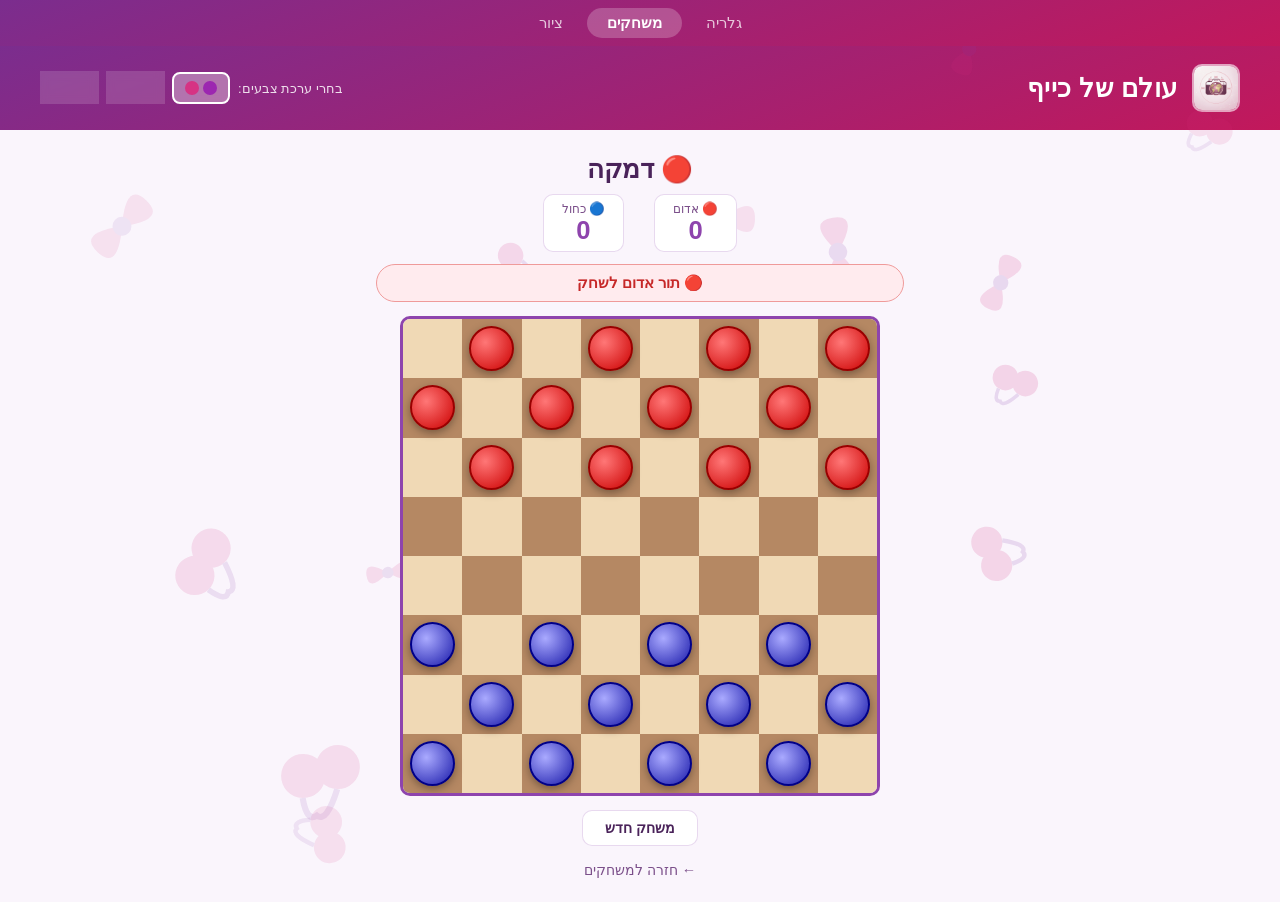
==== checkers.html @ dcedf18a "V3" ====
<!DOCTYPE html>
<html lang="he" dir="rtl">
<head>
    <meta charset="UTF-8">
    <meta name="viewport" content="width=device-width, initial-scale=1.0">
    <title>דמקה - עולם של כייף</title>
    <link rel="icon" href="logos/logo.png" type="image/png">
    <link rel="stylesheet" href="style.css">
    <style>
        .game-wrap { max-width: 560px; margin: 0 auto; padding: 24px 16px; position: relative; z-index: 1; }
        .game-h { font-size: 1.6rem; font-weight: 700; color: var(--text-primary); text-align: center; margin-bottom: 10px; }
        .status-bar {
            text-align: center; padding: 9px 20px; border-radius: 20px;
            font-size: 0.95rem; font-weight: 600; margin-bottom: 14px;
            background: var(--bg-secondary); color: var(--text-primary);
            border: 1.5px solid var(--border-color);
        }
        .status-bar.turn-r { background: #ffebee; color: #c62828; border-color: #ef9a9a; }
        .status-bar.turn-b { background: #e3f2fd; color: #1565c0; border-color: #90caf9; }
        .status-bar.win { background: #e8f5e9; color: #2e7d32; border-color: #a5d6a7; font-size: 1.1rem; }
        .board-wrap {
            display: inline-block; border: 3px solid var(--accent-1);
            border-radius: 10px; overflow: hidden; display: block;
            max-width: 480px; margin: 0 auto;
        }
        .board {
            display: grid; grid-template-columns: repeat(8, 1fr);
            aspect-ratio: 1; width: 100%;
        }
        .cell {
            aspect-ratio: 1; display: flex; align-items: center;
            justify-content: center; cursor: default; position: relative;
        }
        .cell.dark { background: #b58863; }
        .cell.light { background: #f0d9b5; }
        .cell.selected { background: #7fc97f !important; }
        .cell.valid-move { background: #90ee90 !important; cursor: pointer; }
        .cell.valid-move::after {
            content: ''; position: absolute;
            width: 35%; height: 35%; border-radius: 50%;
            background: rgba(0,130,0,0.45);
        }
        .cell.valid-move.has-enemy { background: rgba(0,200,80,0.25) !important; }
        .cell.valid-move.has-enemy::after { display: none; }
        .piece {
            width: 76%; height: 76%; border-radius: 50%;
            display: flex; align-items: center; justify-content: center;
            font-size: 1.3rem; box-shadow: 0 3px 8px rgba(0,0,0,0.35);
            transition: transform 0.15s; cursor: pointer; position: relative; z-index: 1;
        }
        .piece-R { background: radial-gradient(circle at 35% 35%, #ff7777, #cc0000); border: 2px solid #990000; }
        .piece-B { background: radial-gradient(circle at 35% 35%, #aaaaff, #1a1aaa); border: 2px solid #000088; }
        .piece.king::after { content: '♛'; color: gold; font-size: 0.9em; position: absolute; }
        .piece:hover { transform: scale(1.1); }
        .controls {
            display: flex; justify-content: center; gap: 12px;
            margin-top: 14px; flex-wrap: wrap;
        }
        .ctrl-btn {
            padding: 9px 22px; border-radius: 10px; border: 1.5px solid var(--border-color);
            background: var(--bg-card); color: var(--text-primary); font-size: 0.9rem;
            font-weight: 600; cursor: pointer; font-family: inherit; transition: all 0.2s;
        }
        .ctrl-btn:hover { background: var(--btn-active); color: white; border-color: var(--btn-active); }
        .back-lnk {
            display: block; text-align: center; margin-top: 16px;
            color: var(--text-secondary); text-decoration: none; font-size: 0.9rem;
        }
        .back-lnk:hover { color: var(--accent-1); }
        .score-row {
            display: flex; justify-content: center; gap: 30px;
            margin-bottom: 12px;
        }
        .score-box {
            text-align: center; background: var(--bg-card);
            border: 1.5px solid var(--border-color); border-radius: 10px;
            padding: 6px 18px;
        }
        .score-box .sn { font-size: 0.78rem; color: var(--text-secondary); }
        .score-box .sv { font-size: 1.6rem; font-weight: 700; color: var(--accent-1); }
    </style>
</head>
<body class="theme-purple-pink">
    <div class="bg-decorations" id="bgDecorations"></div>
    <nav class="site-nav">
        <a href="index.html" class="nav-link">גלריה</a>
        <a href="games.html" class="nav-link active">משחקים</a>
        <a href="drawing.html" class="nav-link">ציור</a>
    </nav>
    <header class="site-header">
        <div class="header-content">
            <img src="logos/logo.png" alt="עולם של כייף" class="logo">
            <h1 class="site-title">עולם של כייף</h1>
        </div>
        <div class="theme-switcher">
            <span class="theme-label">בחרי ערכת צבעים:</span>
            <button class="theme-btn theme-btn-purple" data-theme="theme-purple-pink" title="סגול וורוד"><span class="color-dot purple"></span><span class="color-dot pink"></span></button>
            <button class="theme-btn theme-btn-bw" data-theme="theme-black-white" title="שחור ולבן"><span class="color-dot black"></span><span class="color-dot white"></span></button>
            <button class="theme-btn theme-btn-yellow" data-theme="theme-yellow-green" title="צהוב וירוק"><span class="color-dot yellow"></span><span class="color-dot green"></span></button>
        </div>
    </header>

    <div class="game-wrap">
        <h2 class="game-h">🔴 דמקה</h2>
        <div class="score-row">
            <div class="score-box"><div class="sn">🔴 אדום</div><div class="sv" id="scoreR">0</div></div>
            <div class="score-box"><div class="sn">🔵 כחול</div><div class="sv" id="scoreB">0</div></div>
        </div>
        <div class="status-bar turn-r" id="statusBar">תור אדום לשחק</div>
        <div class="board-wrap"><div class="board" id="board"></div></div>
        <div class="controls">
            <button class="ctrl-btn" onclick="initGame()">משחק חדש</button>
        </div>
        <a href="games.html" class="back-lnk">← חזרה למשחקים</a>
    </div>

    <script>
        // Theme & decorations
        (function(){
            const t=localStorage.getItem('selectedTheme')||'theme-purple-pink';
            document.body.className=t;
            document.querySelectorAll('.theme-btn').forEach(b=>{
                b.classList.toggle('active',b.dataset.theme===t);
                b.addEventListener('click',()=>{document.body.className=b.dataset.theme;localStorage.setItem('selectedTheme',b.dataset.theme);document.querySelectorAll('.theme-btn').forEach(x=>x.classList.toggle('active',x.dataset.theme===b.dataset.theme));});
            });
            const c=document.getElementById('bgDecorations');c.innerHTML='';
            for(let i=0;i<16;i++){const e=document.createElement('div');e.className='bg-deco '+(i%2===0?'bg-cherry':'bg-bow');e.style.cssText='left:'+(Math.random()*100)+'%;top:'+(Math.random()*100)+'%;width:'+(55+Math.random()*45)+'px;height:'+(55+Math.random()*45)+'px;opacity:'+(0.09+Math.random()*0.08)+';transform:rotate('+(Math.random()*360)+'deg)';e.innerHTML=i%2===0?'<svg viewBox="0 0 40 40"><circle cx="14" cy="28" r="9"/><circle cx="28" cy="24" r="9"/><path d="M14,19 Q18,5 22,8 Q26,5 28,15" stroke-width="2.5"/></svg>':'<svg viewBox="0 0 40 30"><path class="bow-wing" d="M20,15 Q5,3 5,15 Q5,27 20,15"/><path class="bow-wing" d="M20,15 Q35,3 35,15 Q35,27 20,15"/><circle class="bow-center" cx="20" cy="15" r="4"/></svg>';c.appendChild(e);}
        })();

        // ===== CHECKERS GAME =====
        let board, turn, selected, phase, jumpingAt, gameOver, scores;

        function initGame() {
            board = Array(8).fill(null).map(() => Array(8).fill(null));
            // R = Red (player 1, starts top), B = Blue (player 2, starts bottom)
            // Dark squares: (r+c) % 2 === 0
            for (let r = 0; r < 3; r++)
                for (let c = 0; c < 8; c++)
                    if ((r+c)%2===0) board[r][c] = {color:'R', king:false};
            for (let r = 5; r < 8; r++)
                for (let c = 0; c < 8; c++)
                    if ((r+c)%2===0) board[r][c] = {color:'B', king:false};
            turn = 'R'; selected = null; phase = 'select'; jumpingAt = null; gameOver = false;
            if (!scores) scores = {R:0, B:0};
            render();
            updateStatus();
        }

        function getJumps(r, c, bd) {
            const p = bd[r][c]; if (!p) return [];
            const opp = p.color === 'R' ? 'B' : 'R';
            const dirs = p.king ? [[-1,-1],[-1,1],[1,-1],[1,1]]
                       : (p.color === 'R' ? [[1,-1],[1,1]] : [[-1,-1],[-1,1]]);
            const jumps = [];
            for (const [dr,dc] of dirs) {
                const mr=r+dr, mc=c+dc, lr=r+2*dr, lc=c+2*dc;
                if (lr>=0&&lr<8&&lc>=0&&lc<8&&bd[mr][mc]?.color===opp&&!bd[lr][lc])
                    jumps.push({to:[lr,lc], cap:[mr,mc]});
            }
            return jumps;
        }

        function getMoves(r, c) {
            const p = board[r][c]; if (!p) return [];
            const dirs = p.king ? [[-1,-1],[-1,1],[1,-1],[1,1]]
                       : (p.color === 'R' ? [[1,-1],[1,1]] : [[-1,-1],[-1,1]]);
            const moves = [];
            for (const [dr,dc] of dirs) {
                const nr=r+dr, nc=c+dc;
                if (nr>=0&&nr<8&&nc>=0&&nc<8&&!board[nr][nc]) moves.push([nr,nc]);
            }
            return moves;
        }

        function hasAnyJump(color, bd) {
            bd = bd || board;
            for (let r=0;r<8;r++) for (let c=0;c<8;c++)
                if (bd[r][c]?.color===color && getJumps(r,c,bd).length>0) return true;
            return false;
        }

        function getValidHighlights() {
            if (!selected) return [];
            const {r,c} = selected;
            if (phase === 'jumping') {
                return getJumps(r,c,board).map(j=>({pos:j.to, isJump:true}));
            }
            if (hasAnyJump(turn, board)) {
                return getJumps(r,c,board).map(j=>({pos:j.to, isJump:true}));
            }
            return getMoves(r,c).map(pos=>({pos, isJump:false}));
        }

        function handleClick(r, c) {
            if (gameOver) return;
            const p = board[r][c];

            if (phase === 'jumping') {
                const jumps = getJumps(jumpingAt.r, jumpingAt.c, board);
                const j = jumps.find(j=>j.to[0]===r&&j.to[1]===c);
                if (j) { doJump(jumpingAt.r, jumpingAt.c, j); return; }
                return; // must continue jumping
            }

            if (selected) {
                const {r: sr, c: sc} = selected;
                // Try jump
                const jumps = getJumps(sr, sc, board);
                const j = jumps.find(j=>j.to[0]===r&&j.to[1]===c);
                if (j && hasAnyJump(turn, board)) { doJump(sr, sc, j); return; }

                // Try move
                if (!hasAnyJump(turn, board)) {
                    const moves = getMoves(sr, sc);
                    if (moves.some(m=>m[0]===r&&m[1]===c)) { doMove(sr,sc,r,c); return; }
                }

                // Select another piece
                if (p?.color === turn) { selected = {r,c}; render(); return; }
                selected = null; render(); return;
            }

            if (p?.color === turn) { selected = {r,c}; render(); }
        }

        function doJump(fr, fc, jump) {
            const [tr,tc] = jump.to, [cr,cc] = jump.cap;
            board[tr][tc] = board[fr][fc];
            board[fr][fc] = null; board[cr][cc] = null;
            promote(tr, tc);
            selected = {r:tr, c:tc};
            const more = getJumps(tr, tc, board);
            if (more.length > 0) {
                phase = 'jumping'; jumpingAt = {r:tr, c:tc};
            } else {
                endTurn();
            }
            render();
        }

        function doMove(fr, fc, tr, tc) {
            board[tr][tc] = board[fr][fc];
            board[fr][fc] = null;
            promote(tr, tc);
            selected = null; endTurn(); render();
        }

        function promote(r, c) {
            const p = board[r][c];
            if (!p) return;
            if (p.color==='R' && r===7) p.king = true;
            if (p.color==='B' && r===0) p.king = true;
        }

        function endTurn() {
            phase = 'select'; jumpingAt = null; selected = null;
            turn = turn === 'R' ? 'B' : 'R';
            checkWin();
            updateStatus();
        }

        function checkWin() {
            let rCount=0, bCount=0;
            for (let r=0;r<8;r++) for (let c=0;c<8;c++) {
                if (board[r][c]?.color==='R') rCount++;
                if (board[r][c]?.color==='B') bCount++;
            }
            if (rCount===0||bCount===0) {
                gameOver = true;
                const winner = rCount===0 ? 'B' : 'R';
                scores[winner]++;
                document.getElementById('scoreR').textContent = scores.R;
                document.getElementById('scoreB').textContent = scores.B;
                const sb = document.getElementById('statusBar');
                sb.textContent = winner==='R' ? '🔴 אדום ניצח! מזל טוב! 🎉' : '🔵 כחול ניצח! מזל טוב! 🎉';
                sb.className = 'status-bar win';
                return;
            }
            // Check if current player can move
            let canMove = false;
            for (let r=0;r<8;r++) for (let c=0;c<8;c++) {
                if (board[r][c]?.color===turn) {
                    if (getJumps(r,c,board).length>0||getMoves(r,c).length>0) { canMove=true; break; }
                }
            }
            if (!canMove) {
                gameOver = true;
                const winner = turn==='R' ? 'B' : 'R';
                scores[winner]++;
                document.getElementById('scoreR').textContent = scores.R;
                document.getElementById('scoreB').textContent = scores.B;
                const sb = document.getElementById('statusBar');
                sb.textContent = winner==='R' ? '🔴 אדום ניצח! 🎉' : '🔵 כחול ניצח! 🎉';
                sb.className = 'status-bar win';
            }
        }

        function updateStatus() {
            if (gameOver) return;
            const sb = document.getElementById('statusBar');
            const mustJump = hasAnyJump(turn, board);
            if (turn === 'R') {
                sb.textContent = mustJump ? '🔴 תור אדום — חייבת לאכול!' : '🔴 תור אדום לשחק';
                sb.className = 'status-bar turn-r';
            } else {
                sb.textContent = mustJump ? '🔵 תור כחול — חייבת לאכול!' : '🔵 תור כחול לשחק';
                sb.className = 'status-bar turn-b';
            }
        }

        function render() {
            const highlights = getValidHighlights();
            const validSet = new Set(highlights.map(h=>`${h.pos[0]},${h.pos[1]}`));
            const boardEl = document.getElementById('board');
            boardEl.innerHTML = '';
            for (let r=0;r<8;r++) for (let c=0;c<8;c++) {
                const cell = document.createElement('div');
                const isDark = (r+c)%2===0;
                cell.className = 'cell ' + (isDark ? 'dark' : 'light');
                const key = `${r},${c}`;
                if (selected && selected.r===r && selected.c===c) cell.classList.add('selected');
                if (validSet.has(key)) {
                    cell.classList.add('valid-move');
                    if (board[r][c]) cell.classList.add('has-enemy');
                }
                const p = board[r][c];
                if (p && isDark) {
                    const pEl = document.createElement('div');
                    pEl.className = `piece piece-${p.color}${p.king ? ' king' : ''}`;
                    cell.appendChild(pEl);
                }
                if (isDark) cell.addEventListener('click', ()=>handleClick(r,c));
                boardEl.appendChild(cell);
            }
        }

        initGame();
    </script>
</body>
</html>
---- style.css ----
/* ===== Reset & Base ===== */
* {
    margin: 0;
    padding: 0;
    box-sizing: border-box;
}

body {
    font-family: 'Segoe UI', Tahoma, Arial, sans-serif;
    direction: rtl;
    min-height: 100vh;
    transition: background-color 0.5s ease, color 0.5s ease;
}

/* ===== Theme: Purple & Pink ===== */
.theme-purple-pink {
    --bg-primary: #faf5fc;
    --bg-secondary: #f0e4f5;
    --bg-card: #ffffff;
    --text-primary: #4a235a;
    --text-secondary: #7b4f8a;
    --accent-1: #8e44ad;
    --accent-2: #d63384;
    --btn-bg: transparent;
    --btn-active: #8e44ad;
    --btn-text: #6c3483;
    --header-bg: linear-gradient(160deg, #7b2d8e 0%, #c2185b 100%);
    --nav-bg: rgba(250, 245, 252, 0.8);
    --overlay-bg: rgba(142, 68, 173, 0.7);
    --modal-bg: #ffffff;
    --footer-bg: linear-gradient(160deg, #7b2d8e 0%, #c2185b 100%);
    --shadow-color: rgba(142, 68, 173, 0.12);
    --border-color: rgba(142, 68, 173, 0.2);
}

/* ===== Theme: Black & White ===== */
.theme-black-white {
    --bg-primary: #fafafa;
    --bg-secondary: #eeeeee;
    --bg-card: #ffffff;
    --text-primary: #1a1a1a;
    --text-secondary: #666666;
    --accent-1: #1a1a1a;
    --accent-2: #444444;
    --btn-bg: transparent;
    --btn-active: #1a1a1a;
    --btn-text: #1a1a1a;
    --header-bg: linear-gradient(160deg, #1a1a1a 0%, #444444 100%);
    --nav-bg: rgba(250, 250, 250, 0.8);
    --overlay-bg: rgba(0, 0, 0, 0.6);
    --modal-bg: #ffffff;
    --footer-bg: linear-gradient(160deg, #1a1a1a 0%, #444444 100%);
    --shadow-color: rgba(0, 0, 0, 0.08);
    --border-color: rgba(0, 0, 0, 0.12);
}

/* ===== Theme: Yellow & Green ===== */
.theme-yellow-green {
    --bg-primary: #fbfdf5;
    --bg-secondary: #eef5dd;
    --bg-card: #ffffff;
    --text-primary: #2e4a1e;
    --text-secondary: #5a7a3a;
    --accent-1: #558b2f;
    --accent-2: #e8a817;
    --btn-bg: transparent;
    --btn-active: #558b2f;
    --btn-text: #33691e;
    --header-bg: linear-gradient(160deg, #33691e 0%, #9e9d24 100%);
    --nav-bg: rgba(251, 253, 245, 0.8);
    --overlay-bg: rgba(85, 139, 47, 0.7);
    --modal-bg: #ffffff;
    --footer-bg: linear-gradient(160deg, #33691e 0%, #9e9d24 100%);
    --shadow-color: rgba(85, 139, 47, 0.1);
    --border-color: rgba(85, 139, 47, 0.18);
}

body {
    background-color: var(--bg-primary);
    color: var(--text-primary);
}

/* ===== Background Decorations ===== */
.bg-decorations {
    position: fixed;
    top: 0;
    left: 0;
    width: 100%;
    height: 100%;
    pointer-events: none;
    z-index: 0;
    overflow: hidden;
}

.bg-deco {
    position: absolute;
    pointer-events: none;
    transition: opacity 0.5s ease;
}

.bg-cherry circle {
    fill: var(--accent-2);
}

.bg-cherry path {
    stroke: var(--accent-1);
    fill: none;
}

.bg-bow .bow-wing {
    fill: var(--accent-2);
}

.bg-bow .bow-center {
    fill: var(--accent-1);
}

/* ===== Site Navigation ===== */
.site-nav {
    display: flex;
    justify-content: center;
    gap: 4px;
    padding: 8px 20px;
    background: var(--header-bg);
    position: relative;
    z-index: 10;
}

.nav-link {
    color: rgba(255, 255, 255, 0.75);
    text-decoration: none;
    padding: 6px 20px;
    border-radius: 20px;
    font-size: 0.95rem;
    font-weight: 500;
    transition: all 0.25s ease;
}

.nav-link:hover {
    color: white;
    background: rgba(255, 255, 255, 0.15);
}

.nav-link.active {
    color: white;
    background: rgba(255, 255, 255, 0.22);
    font-weight: 600;
}

/* ===== Header ===== */
.site-header {
    background: var(--header-bg);
    padding: 18px 40px;
    display: flex;
    justify-content: space-between;
    align-items: center;
    flex-wrap: wrap;
    gap: 15px;
}

.header-content {
    display: flex;
    align-items: center;
    gap: 14px;
}

.logo {
    width: 48px;
    height: 48px;
    border-radius: 10px;
    border: 2px solid rgba(255, 255, 255, 0.6);
    object-fit: cover;
}

.site-title {
    font-size: 1.6rem;
    color: white;
    font-weight: 600;
    letter-spacing: 0.5px;
}

/* ===== Theme Switcher ===== */
.theme-switcher {
    display: flex;
    align-items: center;
    gap: 8px;
}

.theme-label {
    color: rgba(255, 255, 255, 0.85);
    font-size: 0.8rem;
    font-weight: 500;
}

.theme-btn {
    display: flex;
    gap: 4px;
    padding: 7px 11px;
    border: 2px solid rgba(255, 255, 255, 0.4);
    border-radius: 8px;
    cursor: pointer;
    background: rgba(255, 255, 255, 0.15);
    transition: all 0.25s ease;
    backdrop-filter: blur(4px);
}

.theme-btn:hover {
    background: rgba(255, 255, 255, 0.3);
    border-color: rgba(255, 255, 255, 0.7);
}

.theme-btn.active {
    background: rgba(255, 255, 255, 0.35);
    border-color: white;
}

.color-dot {
    width: 14px;
    height: 14px;
    border-radius: 50%;
}

.color-dot.purple { background: #9c27b0; }
.color-dot.pink { background: #d63384; }
.color-dot.black { background: #1a1a1a; }
.color-dot.white { background: #ffffff; border: 1px solid rgba(255,255,255,0.5); }
.color-dot.yellow { background: #e8a817; }
.color-dot.green { background: #558b2f; }

/* ===== Search Bar ===== */
.search-bar {
    display: flex;
    align-items: center;
    justify-content: center;
    padding: 16px 20px 0;
    background: var(--nav-bg);
    position: relative;
    max-width: 500px;
    margin: 0 auto;
    padding-top: 18px;
}

.search-input {
    width: 100%;
    padding: 10px 40px 10px 36px;
    border: 1.5px solid var(--border-color);
    border-radius: 8px;
    background: var(--bg-card);
    color: var(--text-primary);
    font-size: 0.95rem;
    font-family: inherit;
    outline: none;
    transition: border-color 0.25s ease, box-shadow 0.25s ease;
    direction: rtl;
}

.search-input::placeholder {
    color: var(--text-secondary);
    opacity: 0.6;
}

.search-input:focus {
    border-color: var(--accent-1);
    box-shadow: 0 0 0 3px var(--shadow-color);
}

.search-icon {
    position: absolute;
    right: 32px;
    font-size: 1rem;
    opacity: 0.4;
    pointer-events: none;
}

.search-clear {
    position: absolute;
    left: 32px;
    font-size: 1.3rem;
    cursor: pointer;
    color: var(--text-secondary);
    opacity: 0;
    transition: opacity 0.2s ease;
    line-height: 1;
}

.search-clear.visible {
    opacity: 0.6;
}

.search-clear:hover {
    opacity: 1;
}

.no-results {
    text-align: center;
    padding: 60px 20px;
    color: var(--text-secondary);
    font-size: 1.1rem;
    display: none;
}

.no-results.visible {
    display: block;
}

/* ===== Category Navigation ===== */
.category-nav {
    display: flex;
    justify-content: center;
    flex-wrap: wrap;
    gap: 6px;
    padding: 16px 20px;
    background: var(--nav-bg);
    backdrop-filter: blur(10px);
    border-bottom: 1px solid var(--border-color);
}

.category-btn {
    padding: 8px 20px;
    border: 1.5px solid var(--border-color);
    border-radius: 8px;
    background: var(--btn-bg);
    color: var(--btn-text);
    font-size: 0.9rem;
    font-weight: 500;
    cursor: pointer;
    transition: all 0.25s ease;
    letter-spacing: 0.3px;
}

.category-btn:hover {
    background: var(--bg-secondary);
    border-color: var(--accent-1);
}

.category-btn.active {
    background: var(--btn-active);
    color: white;
    border-color: var(--btn-active);
}

/* ===== Gallery ===== */
.gallery {
    padding: 30px;
    columns: 4;
    column-gap: 18px;
    max-width: 1400px;
    margin: 0 auto;
}

.gallery-item {
    break-inside: avoid;
    margin-bottom: 18px;
    border-radius: 8px;
    overflow: hidden;
    position: relative;
    cursor: pointer;
    background: var(--bg-card);
    box-shadow: 0 1px 4px var(--shadow-color);
    transition: transform 0.35s ease, box-shadow 0.35s ease;
}

.gallery-item:hover {
    transform: translateY(-4px);
    box-shadow: 0 12px 28px var(--shadow-color);
}

.gallery-item img {
    width: 100%;
    display: block;
    transition: transform 0.5s ease;
}

.gallery-item:hover img {
    transform: scale(1.03);
}

.item-overlay {
    position: absolute;
    bottom: 0;
    right: 0;
    left: 0;
    padding: 24px 12px 10px;
    background: linear-gradient(transparent, rgba(0, 0, 0, 0.45));
    opacity: 0;
    transition: opacity 0.35s ease;
}

.gallery-item:hover .item-overlay {
    opacity: 1;
}

.item-title {
    display: block;
    color: white;
    font-size: 0.95rem;
    font-weight: 600;
    margin-bottom: 2px;
}

.item-category {
    color: rgba(255, 255, 255, 0.75);
    font-size: 0.75rem;
    font-weight: 400;
    letter-spacing: 0.5px;
}

.gallery-item.hidden {
    display: none;
}

/* ===== Modal ===== */
.modal {
    display: none;
    position: fixed;
    top: 0;
    right: 0;
    left: 0;
    bottom: 0;
    background: rgba(0, 0, 0, 0.8);
    backdrop-filter: blur(8px);
    z-index: 1000;
    justify-content: center;
    align-items: center;
    padding: 20px;
}

.modal.active {
    display: flex;
}

.modal-content {
    background: var(--modal-bg);
    border-radius: 14px;
    padding: 24px;
    max-width: 90vw;
    max-height: 90vh;
    display: flex;
    flex-direction: column;
    align-items: center;
    position: relative;
    box-shadow: 0 20px 60px rgba(0, 0, 0, 0.3);
    animation: modalIn 0.3s ease;
}

@keyframes modalIn {
    from { transform: scale(0.95); opacity: 0; }
    to { transform: scale(1); opacity: 1; }
}

.modal-close {
    position: absolute;
    top: 12px;
    left: 12px;
    width: 32px;
    height: 32px;
    border: none;
    border-radius: 8px;
    background: var(--bg-secondary);
    color: var(--text-primary);
    font-size: 1rem;
    cursor: pointer;
    transition: all 0.2s ease;
    display: flex;
    align-items: center;
    justify-content: center;
}

.modal-close:hover {
    background: var(--accent-1);
    color: white;
}

.modal-image {
    max-width: 100%;
    max-height: 65vh;
    border-radius: 8px;
    object-fit: contain;
}

.modal-actions {
    display: flex;
    gap: 10px;
    margin-top: 20px;
    flex-wrap: wrap;
    justify-content: center;
}

.action-btn {
    display: flex;
    align-items: center;
    gap: 8px;
    padding: 10px 22px;
    border: 1.5px solid var(--border-color);
    border-radius: 8px;
    background: var(--btn-bg);
    color: var(--btn-text);
    font-size: 0.9rem;
    font-weight: 500;
    cursor: pointer;
    transition: all 0.25s ease;
}

.action-btn:hover {
    background: var(--btn-active);
    color: white;
    border-color: var(--btn-active);
}

.action-icon {
    font-size: 1.1rem;
}

.modal-toast {
    position: absolute;
    bottom: -40px;
    background: var(--btn-active);
    color: white;
    padding: 8px 20px;
    border-radius: 8px;
    font-size: 0.85rem;
    font-weight: 500;
    opacity: 0;
    transition: opacity 0.3s ease;
}

.modal-toast.show {
    opacity: 1;
}

/* ===== Footer ===== */
.site-footer {
    background: var(--footer-bg);
    text-align: center;
    padding: 18px;
    color: rgba(255, 255, 255, 0.9);
    font-size: 0.85rem;
    font-weight: 500;
    margin-top: 40px;
    letter-spacing: 0.3px;
}

/* ===== Responsive ===== */
@media (max-width: 1100px) {
    .gallery { columns: 3; }
}

@media (max-width: 768px) {
    .gallery { columns: 2; }

    .site-header {
        padding: 14px 20px;
        justify-content: center;
        text-align: center;
    }

    .site-title {
        font-size: 1.3rem;
    }

    .category-btn {
        padding: 7px 14px;
        font-size: 0.85rem;
    }
}

@media (max-width: 480px) {
    .gallery {
        columns: 1;
        padding: 15px;
    }

    .site-title {
        font-size: 1.15rem;
    }

    .logo {
        width: 40px;
        height: 40px;
    }
}

/* ===== Skip Link ===== */
.skip-link {
    position: absolute;
    top: -50px;
    right: 0;
    background: var(--accent-1);
    color: white;
    padding: 10px 18px;
    text-decoration: none;
    border-radius: 0 0 8px 0;
    font-weight: 600;
    z-index: 9999;
    transition: top 0.2s ease;
}

.skip-link:focus {
    top: 0;
}

/* ===== Footer Links ===== */
.footer-links {
    margin-top: 6px;
    font-size: 0.78rem;
    opacity: 0.85;
    display: flex;
    justify-content: center;
    align-items: center;
    gap: 8px;
}

.footer-link-btn {
    background: none;
    border: none;
    color: rgba(255, 255, 255, 0.85);
    cursor: pointer;
    font-size: 0.78rem;
    text-decoration: underline;
    font-family: inherit;
    padding: 0;
    transition: color 0.2s;
}

.footer-link-btn:hover {
    color: white;
}

.footer-sep {
    color: rgba(255, 255, 255, 0.4);
}

/* ===== Accessibility FAB ===== */
.a11y-fab {
    position: fixed;
    left: 20px;
    bottom: 20px;
    width: 52px;
    height: 52px;
    border-radius: 50%;
    background: var(--accent-1);
    color: white;
    border: none;
    cursor: pointer;
    z-index: 500;
    display: flex;
    align-items: center;
    justify-content: center;
    box-shadow: 0 4px 16px rgba(0, 0, 0, 0.22);
    transition: background 0.25s ease, transform 0.25s ease, bottom 0.3s ease;
    padding: 0;
}

.a11y-fab:hover {
    background: var(--accent-2);
    transform: scale(1.08);
}

.a11y-fab svg {
    width: 26px;
    height: 26px;
}

/* ===== Accessibility Panel ===== */
.a11y-panel {
    position: fixed;
    left: 20px;
    bottom: 84px;
    width: 278px;
    background: var(--modal-bg);
    border: 1px solid var(--border-color);
    border-radius: 14px;
    box-shadow: 0 8px 32px rgba(0, 0, 0, 0.18);
    z-index: 501;
    overflow: hidden;
    animation: panelSlideIn 0.25s ease;
    transition: bottom 0.3s ease;
}

.a11y-panel[hidden] {
    display: none;
}

@keyframes panelSlideIn {
    from { opacity: 0; transform: translateY(12px); }
    to { opacity: 1; transform: translateY(0); }
}

.a11y-panel-header {
    display: flex;
    justify-content: space-between;
    align-items: center;
    padding: 13px 16px 11px;
    background: var(--header-bg);
}

.a11y-panel-title {
    font-size: 0.98rem;
    font-weight: 600;
    color: white;
    margin: 0;
}

.a11y-panel-close {
    background: rgba(255, 255, 255, 0.2);
    border: none;
    color: white;
    width: 28px;
    height: 28px;
    border-radius: 6px;
    cursor: pointer;
    font-size: 0.95rem;
    display: flex;
    align-items: center;
    justify-content: center;
    transition: background 0.2s;
}

.a11y-panel-close:hover {
    background: rgba(255, 255, 255, 0.38);
}

.a11y-panel-body {
    padding: 14px 16px;
}

.a11y-font-section {
    display: flex;
    justify-content: space-between;
    align-items: center;
    margin-bottom: 14px;
    padding-bottom: 14px;
    border-bottom: 1px solid var(--border-color);
}

.a11y-label {
    font-size: 0.9rem;
    font-weight: 500;
    color: var(--text-primary);
}

.font-size-controls {
    display: flex;
    gap: 5px;
    direction: ltr;
}

.font-btn {
    width: 34px;
    height: 34px;
    border: 1.5px solid var(--border-color);
    border-radius: 7px;
    background: var(--bg-secondary);
    color: var(--text-primary);
    cursor: pointer;
    font-weight: 600;
    font-size: 0.82rem;
    transition: all 0.2s;
    display: flex;
    align-items: center;
    justify-content: center;
    font-family: inherit;
}

.font-btn:hover:not(:disabled) {
    background: var(--accent-1);
    color: white;
    border-color: var(--accent-1);
}

.font-btn:disabled {
    opacity: 0.3;
    cursor: not-allowed;
}

.font-reset-btn {
    font-size: 0.95rem;
}

.a11y-toggles {
    display: flex;
    flex-direction: column;
    gap: 10px;
    margin-bottom: 14px;
}

.a11y-toggle-row {
    display: flex;
    justify-content: space-between;
    align-items: center;
    cursor: pointer;
    padding: 3px 0;
}

.a11y-toggle-label {
    font-size: 0.88rem;
    color: var(--text-primary);
    font-weight: 400;
}

/* iOS-style toggle switch */
.toggle-switch {
    position: relative;
    width: 44px;
    height: 24px;
    direction: ltr;
    flex-shrink: 0;
}

.toggle-switch input {
    opacity: 0;
    width: 0;
    height: 0;
    position: absolute;
}

.toggle-slider {
    position: absolute;
    inset: 0;
    background: #ccc;
    border-radius: 24px;
    cursor: pointer;
    transition: background 0.3s;
}

.toggle-slider:before {
    content: '';
    position: absolute;
    width: 18px;
    height: 18px;
    left: 3px;
    top: 3px;
    background: white;
    border-radius: 50%;
    transition: transform 0.3s;
    box-shadow: 0 1px 3px rgba(0, 0, 0, 0.2);
}

.toggle-switch input:checked + .toggle-slider {
    background: var(--accent-1);
}

.toggle-switch input:checked + .toggle-slider:before {
    transform: translateX(20px);
}

.toggle-switch input:focus-visible + .toggle-slider {
    outline: 2px solid var(--accent-1);
    outline-offset: 2px;
}

.a11y-reset-btn,
.a11y-stmt-btn {
    width: 100%;
    padding: 9px;
    border: 1.5px solid var(--border-color);
    border-radius: 8px;
    font-size: 0.87rem;
    font-weight: 500;
    cursor: pointer;
    transition: all 0.2s;
    font-family: inherit;
    text-align: center;
    display: block;
    margin-bottom: 8px;
}

.a11y-reset-btn {
    background: var(--bg-secondary);
    color: var(--text-secondary);
}

.a11y-reset-btn:hover {
    background: #fce4ec;
    border-color: #e91e63;
    color: #c2185b;
}

.a11y-stmt-btn {
    background: transparent;
    color: var(--accent-1);
    border-color: var(--accent-1);
    margin-bottom: 0;
}

.a11y-stmt-btn:hover {
    background: var(--accent-1);
    color: white;
}

/* ===== Accessibility Statement Modal ===== */
.a11y-stmt-overlay {
    position: fixed;
    inset: 0;
    background: rgba(0, 0, 0, 0.62);
    backdrop-filter: blur(6px);
    z-index: 1100;
    display: flex;
    justify-content: center;
    align-items: center;
    padding: 20px;
}

.a11y-stmt-overlay[hidden] {
    display: none;
}

.a11y-stmt-box {
    background: var(--modal-bg);
    border-radius: 16px;
    padding: 28px;
    max-width: 560px;
    width: 100%;
    max-height: 80vh;
    overflow-y: auto;
    position: relative;
    box-shadow: 0 20px 60px rgba(0, 0, 0, 0.25);
    animation: modalIn 0.3s ease;
}

.a11y-stmt-title {
    font-size: 1.25rem;
    font-weight: 700;
    color: var(--text-primary);
    margin-bottom: 16px;
    padding-bottom: 12px;
    border-bottom: 2px solid var(--border-color);
    padding-left: 36px;
}

.a11y-stmt-content {
    font-size: 0.91rem;
    line-height: 1.75;
    color: var(--text-secondary);
}

.a11y-stmt-content strong,
.a11y-stmt-content h3 {
    color: var(--text-primary);
}

.a11y-stmt-content h3 {
    font-size: 0.97rem;
    margin: 14px 0 5px;
}

.a11y-stmt-content ul {
    padding-right: 20px;
    margin: 6px 0;
}

.a11y-stmt-content li {
    margin-bottom: 3px;
}

/* ===== Cookie Banner ===== */
.cookie-banner {
    position: fixed;
    bottom: 0;
    left: 0;
    right: 0;
    background: var(--bg-card);
    border-top: 1px solid var(--border-color);
    box-shadow: 0 -4px 20px rgba(0, 0, 0, 0.09);
    z-index: 400;
    padding: 13px 20px;
}

.cookie-banner[hidden] {
    display: none;
}

.cookie-content {
    max-width: 900px;
    margin: 0 auto;
    display: flex;
    align-items: center;
    gap: 16px;
    flex-wrap: wrap;
}

.cookie-text {
    flex: 1;
    font-size: 0.87rem;
    color: var(--text-secondary);
    line-height: 1.5;
    min-width: 200px;
}

.cookie-text strong {
    color: var(--text-primary);
}

.cookie-actions {
    display: flex;
    gap: 8px;
    flex-shrink: 0;
}

.cookie-btn {
    padding: 8px 20px;
    border-radius: 8px;
    border: 1.5px solid var(--border-color);
    font-size: 0.87rem;
    font-weight: 500;
    cursor: pointer;
    transition: all 0.2s;
    font-family: inherit;
    white-space: nowrap;
}

.cookie-accept {
    background: var(--accent-1);
    color: white;
    border-color: var(--accent-1);
}

.cookie-accept:hover {
    background: var(--accent-2);
    border-color: var(--accent-2);
}

.cookie-more {
    background: transparent;
    color: var(--text-secondary);
}

.cookie-more:hover {
    background: var(--bg-secondary);
    color: var(--text-primary);
}

/* ===== Accessibility Body Classes ===== */
body.high-contrast {
    filter: contrast(1.45);
}

body.grayscale {
    filter: grayscale(100%);
}

body.high-contrast.grayscale {
    filter: contrast(1.45) grayscale(100%);
}

body.reduce-motion * {
    animation-duration: 0.001ms !important;
    transition-duration: 0.001ms !important;
}

body.highlight-links a,
body.highlight-links button {
    outline: 2px solid var(--accent-2);
    outline-offset: 2px;
}

/* ===== Cookie Banner spacing for FAB ===== */
@media (max-width: 600px) {
    .cookie-content {
        flex-direction: column;
        align-items: flex-start;
        gap: 10px;
    }
}
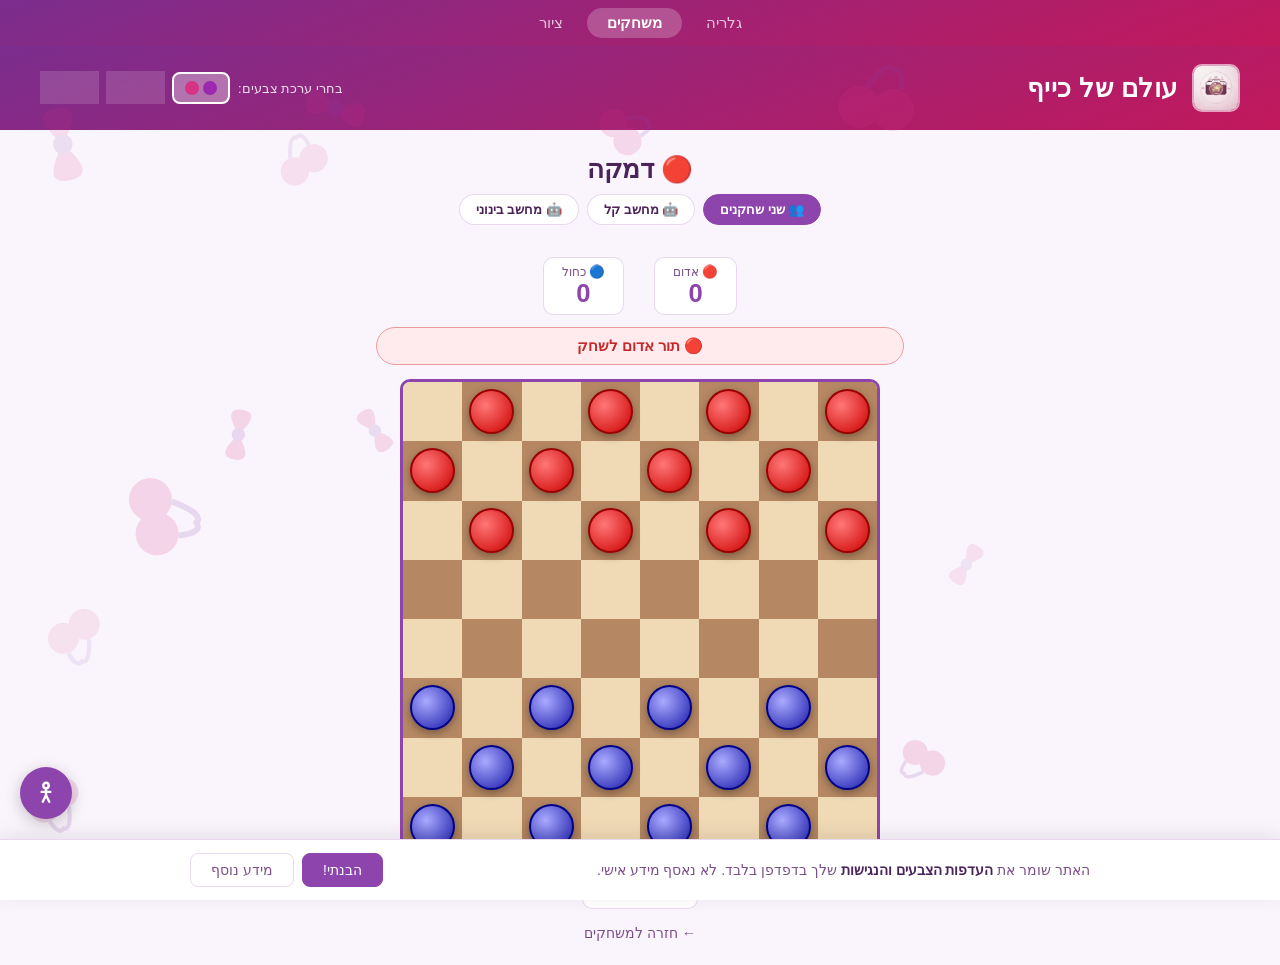
==== commit 5e77dbb8: "games updates player types" ====
--- a/checkers.html
+++ b/checkers.html
@@ -67,6 +67,11 @@
             color: var(--text-secondary); text-decoration: none; font-size: 0.9rem;
         }
         .back-lnk:hover { color: var(--accent-1); }
+        .mode-row { display: flex; justify-content: center; gap: 8px; margin-bottom: 10px; flex-wrap: wrap; }
+        .mode-btn { padding: 7px 16px; border-radius: 18px; border: 1.5px solid var(--border-color); background: var(--bg-card); color: var(--text-primary); font-size: 0.82rem; font-weight: 600; cursor: pointer; font-family: inherit; transition: all 0.2s; }
+        .mode-btn:hover { border-color: var(--accent-1); }
+        .mode-btn.active { background: var(--accent-1); color: white; border-color: var(--accent-1); }
+        .ai-thinking { text-align: center; font-size: 0.85rem; color: var(--text-secondary); height: 18px; margin-bottom: 4px; }
         .score-row {
             display: flex; justify-content: center; gap: 30px;
             margin-bottom: 12px;
@@ -102,6 +107,12 @@
 
     <div class="game-wrap">
         <h2 class="game-h">🔴 דמקה</h2>
+        <div class="mode-row">
+            <button class="mode-btn active" id="ck2p"   onclick="setCheckersMode('2p')">👥 שני שחקנים</button>
+            <button class="mode-btn"         id="ckEasy" onclick="setCheckersMode('easy')">🤖 מחשב קל</button>
+            <button class="mode-btn"         id="ckMed"  onclick="setCheckersMode('medium')">🤖 מחשב בינוני</button>
+        </div>
+        <div class="ai-thinking" id="aiThinking"></div>
         <div class="score-row">
             <div class="score-box"><div class="sn">🔴 אדום</div><div class="sv" id="scoreR">0</div></div>
             <div class="score-box"><div class="sn">🔵 כחול</div><div class="sv" id="scoreB">0</div></div>
@@ -126,6 +137,17 @@
             const c=document.getElementById('bgDecorations');c.innerHTML='';
             for(let i=0;i<16;i++){const e=document.createElement('div');e.className='bg-deco '+(i%2===0?'bg-cherry':'bg-bow');e.style.cssText='left:'+(Math.random()*100)+'%;top:'+(Math.random()*100)+'%;width:'+(55+Math.random()*45)+'px;height:'+(55+Math.random()*45)+'px;opacity:'+(0.09+Math.random()*0.08)+';transform:rotate('+(Math.random()*360)+'deg)';e.innerHTML=i%2===0?'<svg viewBox="0 0 40 40"><circle cx="14" cy="28" r="9"/><circle cx="28" cy="24" r="9"/><path d="M14,19 Q18,5 22,8 Q26,5 28,15" stroke-width="2.5"/></svg>':'<svg viewBox="0 0 40 30"><path class="bow-wing" d="M20,15 Q5,3 5,15 Q5,27 20,15"/><path class="bow-wing" d="M20,15 Q35,3 35,15 Q35,27 20,15"/><circle class="bow-center" cx="20" cy="15" r="4"/></svg>';c.appendChild(e);}
         })();
+
+        // ===== MODE =====
+        let checkersMode = '2p';
+        function setCheckersMode(m) {
+            checkersMode = m;
+            document.querySelectorAll('.mode-btn').forEach(b => b.classList.remove('active'));
+            document.getElementById(m==='2p'?'ck2p':m==='easy'?'ckEasy':'ckMed').classList.add('active');
+            // Update Blue score label to show "מחשב" when AI mode
+            document.querySelector('#scoreB .sn').textContent = m !== '2p' ? '🤖 מחשב' : '🔵 כחול';
+            initGame();
+        }
 
         // ===== CHECKERS GAME =====
         let board, turn, selected, phase, jumpingAt, gameOver, scores;
@@ -257,6 +279,12 @@
             turn = turn === 'R' ? 'B' : 'R';
             checkWin();
             updateStatus();
+            if (!gameOver && checkersMode !== '2p' && turn === 'B') {
+                document.getElementById('aiThinking').textContent = '🤖 המחשב חושב...';
+                setTimeout(doAICheckers, 300);
+            } else {
+                document.getElementById('aiThinking').textContent = '';
+            }
         }
 
         function checkWin() {
@@ -334,7 +362,119 @@
             }
         }
 
+        // ===== CHECKERS AI =====
+        function getAllMoves(color, bd) {
+            const moves = [];
+            const forceJump = hasAnyJump(color, bd);
+            for (let r=0;r<8;r++) for (let c=0;c<8;c++) {
+                const p = bd[r][c];
+                if (!p || p.color !== color) continue;
+                if (forceJump) {
+                    for (const j of getJumps(r,c,bd)) moves.push({type:'jump',fr:r,fc:c,j});
+                } else {
+                    const opp = color==='R'?'B':'R';
+                    const dirs = p.king?[[-1,-1],[-1,1],[1,-1],[1,1]]:(color==='R'?[[1,-1],[1,1]]:[[-1,-1],[-1,1]]);
+                    for (const [dr,dc] of dirs) {
+                        const nr=r+dr, nc=c+dc;
+                        if (nr>=0&&nr<8&&nc>=0&&nc<8&&!bd[nr][nc]) moves.push({type:'move',fr:r,fc:c,tr:nr,tc:nc});
+                    }
+                }
+            }
+            return moves;
+        }
+
+        function applyMoveAI(bd, mv) {
+            const nb = bd.map(r => r.map(p => p ? {...p} : null));
+            if (mv.type === 'jump') {
+                const {fr,fc,j} = mv;
+                nb[j.to[0]][j.to[1]] = nb[fr][fc];
+                nb[fr][fc] = null;
+                nb[j.cap[0]][j.cap[1]] = null;
+                // Promote
+                const p = nb[j.to[0]][j.to[1]];
+                if (p.color==='R'&&j.to[0]===7) p.king=true;
+                if (p.color==='B'&&j.to[0]===0) p.king=true;
+            } else {
+                nb[mv.tr][mv.tc] = nb[mv.fr][mv.fc];
+                nb[mv.fr][mv.fc] = null;
+                const p = nb[mv.tr][mv.tc];
+                if (p.color==='R'&&mv.tr===7) p.king=true;
+                if (p.color==='B'&&mv.tr===0) p.king=true;
+            }
+            return nb;
+        }
+
+        function evalCheckers(bd) {
+            let s = 0;
+            for (let r=0;r<8;r++) for (let c=0;c<8;c++) {
+                const p = bd[r][c]; if (!p) continue;
+                const v = p.king ? 3 : 1;
+                s += (p.color==='R' ? 1 : -1) * v;
+            }
+            return s;
+        }
+
+        function minimaxC(bd, depth, alpha, beta, isMax) {
+            if (depth === 0) return evalCheckers(bd);
+            const color = isMax ? 'R' : 'B';
+            const moves = getAllMoves(color, bd);
+            if (!moves.length) return isMax ? -100 : 100;
+            if (isMax) {
+                let best = -Infinity;
+                for (const mv of moves) {
+                    const nb = applyMoveAI(bd, mv);
+                    best = Math.max(best, minimaxC(nb, depth-1, alpha, beta, false));
+                    alpha = Math.max(alpha, best); if (beta <= alpha) break;
+                }
+                return best;
+            } else {
+                let best = Infinity;
+                for (const mv of moves) {
+                    const nb = applyMoveAI(bd, mv);
+                    best = Math.min(best, minimaxC(nb, depth-1, alpha, beta, true));
+                    beta = Math.min(beta, best); if (beta <= alpha) break;
+                }
+                return best;
+            }
+        }
+
+        function doAICheckers() {
+            if (gameOver || checkersMode === '2p' || turn !== 'B') return;
+            // Multi-jump continuation: only jumping piece can continue
+            if (phase === 'jumping' && jumpingAt) {
+                const jumps = getJumps(jumpingAt.r, jumpingAt.c, board);
+                document.getElementById('aiThinking').textContent = '';
+                if (jumps.length) {
+                    doJump(jumpingAt.r, jumpingAt.c, jumps[0]);
+                    if (phase === 'jumping' && !gameOver)
+                        setTimeout(doAICheckers, 400);
+                } else { endTurn(); }
+                return;
+            }
+            const depth = checkersMode === 'easy' ? 2 : 4;
+            const moves = getAllMoves('B', board);
+            if (!moves.length) { document.getElementById('aiThinking').textContent = ''; return; }
+            moves.sort(() => Math.random() - 0.5);
+            let best = Infinity, bestMv = moves[0];
+            for (const mv of moves) {
+                const nb = applyMoveAI(board, mv);
+                const v = minimaxC(nb, depth-1, -Infinity, Infinity, true);
+                if (v < best) { best = v; bestMv = mv; }
+            }
+            document.getElementById('aiThinking').textContent = '';
+            if (bestMv.type === 'jump') {
+                doJump(bestMv.fr, bestMv.fc, bestMv.j);
+                if (phase === 'jumping' && !gameOver) {
+                    document.getElementById('aiThinking').textContent = '🤖 ממשיך לאכול...';
+                    setTimeout(doAICheckers, 400);
+                }
+            } else {
+                doMove(bestMv.fr, bestMv.fc, bestMv.tr, bestMv.tc);
+            }
+        }
+
         initGame();
     </script>
+    <script src="a11y.js"></script>
 </body>
 </html>
